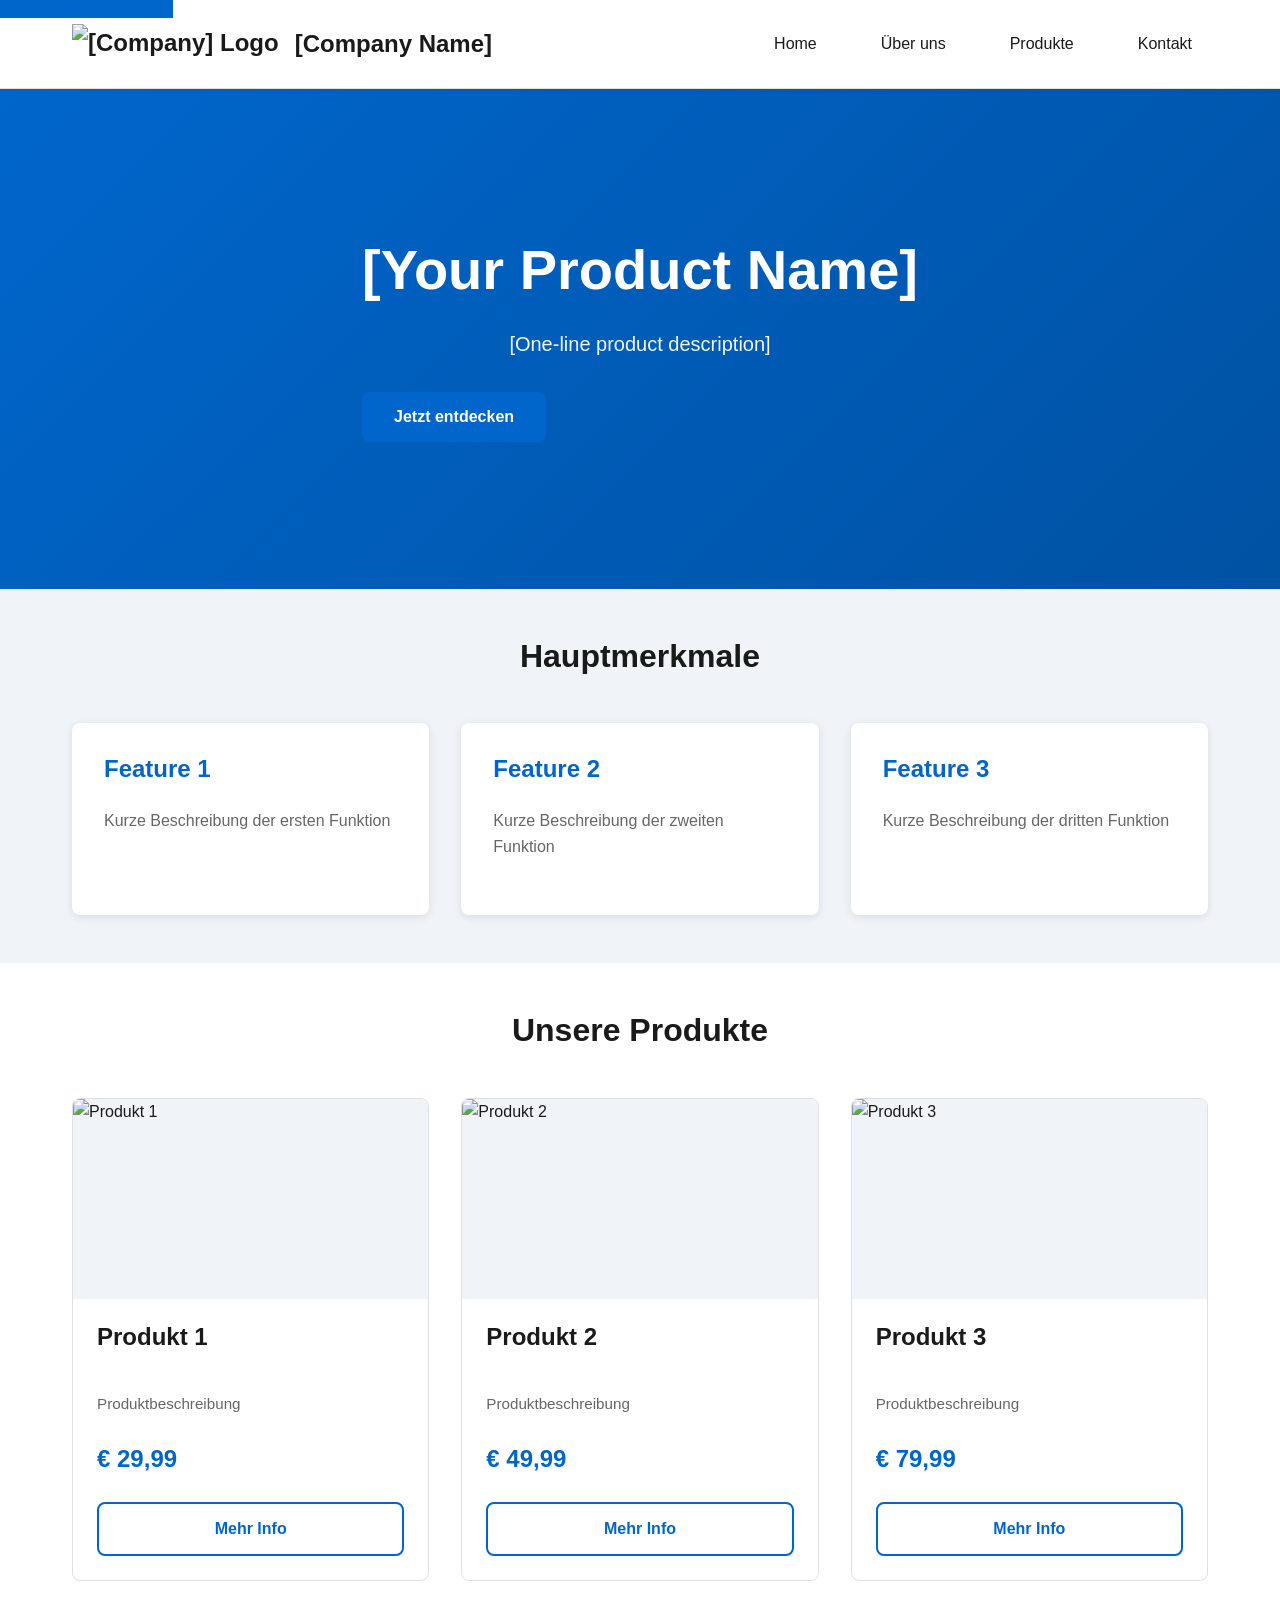
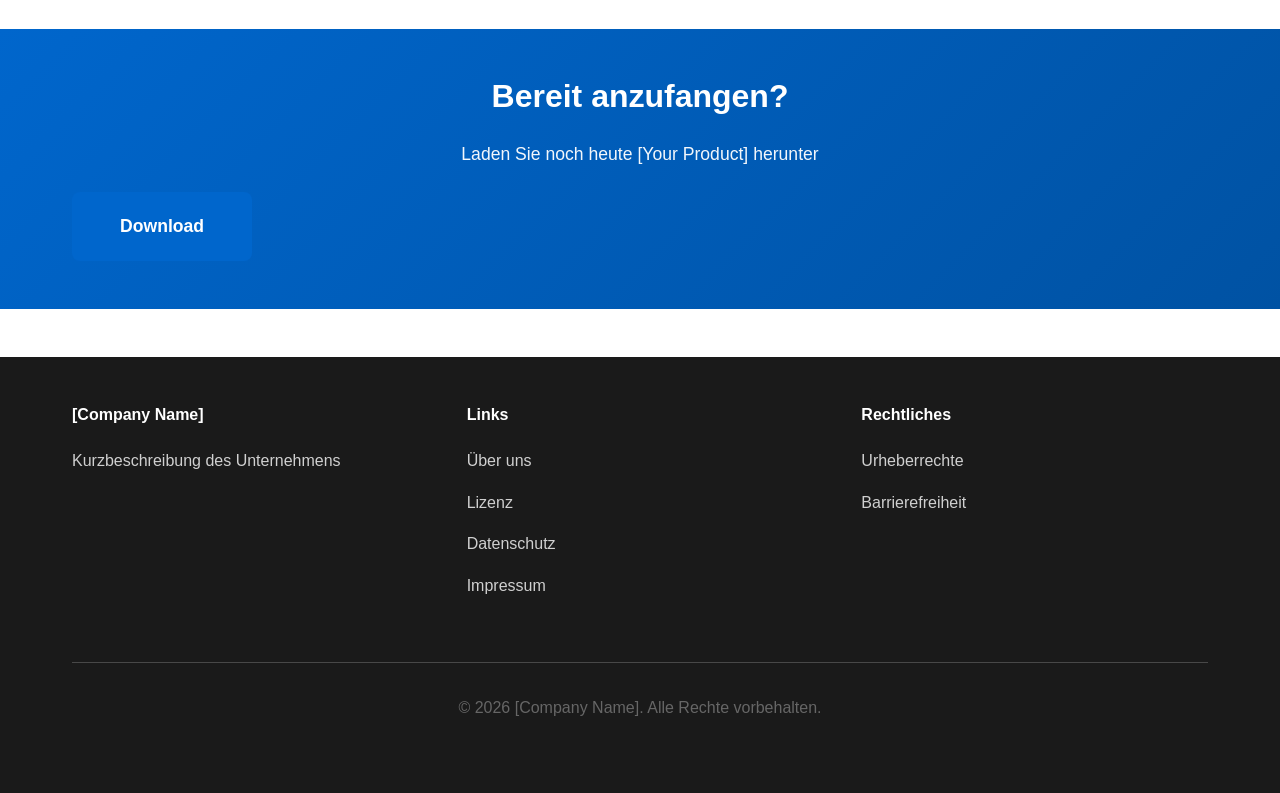
==== index.html @ dd283a0f "create initial framework with basic html & css code (by genAI) and all needed pages, WCAG 2.2 AA com" ====
<!DOCTYPE html>
<html lang="de">
<head>
    <meta charset="UTF-8">
    <meta name="viewport" content="width=device-width, initial-scale=1.0">
    <meta name="description" content="[Your Product] - Your webshop description">
    <title>WebShop - [Your Company Name]</title>
    <link rel="stylesheet" href="css/styles.css">
    <link rel="icon" type="image/png" href="assets/favicon.png">
</head>
<body>
    <!-- Skip to main content link for accessibility -->
    <a href="#main-content" class="skip-link">Zum Inhalt springen</a>

    <!-- Header / Navigation -->
    <header class="header">
        <div class="container">
            <div class="header-content">
                <a href="index.html" class="logo">
                    <img src="assets/logo.png" alt="[Company] Logo" class="logo-image">
                    <span class="logo-text">[Company Name]</span>
                </a>
                
                <nav class="navigation" aria-label="Hauptnavigation">
                    <ul>
                        <li><a href="index.html">Home</a></li>
                        <li><a href="pages/about.html">Über uns</a></li>
                        <li><a href="pages/products.html">Produkte</a></li>
                        <li><a href="pages/contact.html">Kontakt</a></li>
                    </ul>
                </nav>
            </div>
        </div>
    </header>

    <!-- Hero Section -->
    <section class="hero" aria-label="Willkommen">
        <div class="container">
            <h1>[Your Product Name]</h1>
            <p class="hero-subtitle">[One-line product description]</p>
            <button class="btn btn-primary" onclick="scrollToProducts()">Jetzt entdecken</button>
        </div>
    </section>

    <!-- Main Content -->
    <main id="main-content">
        <!-- Features Section -->
        <section class="features" aria-label="Funktionen">
            <div class="container">
                <h2>Hauptmerkmale</h2>
                <div class="features-grid">
                    <article class="feature-card">
                        <h3>Feature 1</h3>
                        <p>Kurze Beschreibung der ersten Funktion</p>
                    </article>
                    <article class="feature-card">
                        <h3>Feature 2</h3>
                        <p>Kurze Beschreibung der zweiten Funktion</p>
                    </article>
                    <article class="feature-card">
                        <h3>Feature 3</h3>
                        <p>Kurze Beschreibung der dritten Funktion</p>
                    </article>
                </div>
            </div>
        </section>

        <!-- Products Section -->
        <section id="products-section" class="products" aria-label="Produkte">
            <div class="container">
                <h2>Unsere Produkte</h2>
                <div class="products-grid">
                    <article class="product-card">
                        <img src="assets/product-1.png" alt="Produkt 1">
                        <h3>Produkt 1</h3>
                        <p>Produktbeschreibung</p>
                        <p class="price">€ 29,99</p>
                        <button class="btn btn-secondary">Mehr Info</button>
                    </article>
                    <article class="product-card">
                        <img src="assets/product-2.png" alt="Produkt 2">
                        <h3>Produkt 2</h3>
                        <p>Produktbeschreibung</p>
                        <p class="price">€ 49,99</p>
                        <button class="btn btn-secondary">Mehr Info</button>
                    </article>
                    <article class="product-card">
                        <img src="assets/product-3.png" alt="Produkt 3">
                        <h3>Produkt 3</h3>
                        <p>Produktbeschreibung</p>
                        <p class="price">€ 79,99</p>
                        <button class="btn btn-secondary">Mehr Info</button>
                    </article>
                </div>
            </div>
        </section>

        <!-- CTA Section -->
        <section class="cta" aria-label="Handlungsaufforderung">
            <div class="container">
                <h2>Bereit anzufangen?</h2>
                <p>Laden Sie noch heute [Your Product] herunter</p>
                <button class="btn btn-primary btn-large">Download</button>
            </div>
        </section>
    </main>

    <!-- Footer -->
    <footer class="footer">
        <div class="container">
            <div class="footer-content">
                <div class="footer-section">
                    <h4>[Company Name]</h4>
                    <p>Kurzbeschreibung des Unternehmens</p>
                </div>
                <div class="footer-section">
                    <h4>Links</h4>
                    <ul>
                        <li><a href="pages/about.html">Über uns</a></li>
                        <li><a href="pages/license.html">Lizenz</a></li>
                        <li><a href="pages/privacy.html">Datenschutz</a></li>
                        <li><a href="pages/imprint.html">Impressum</a></li>
                    </ul>
                </div>
                <div class="footer-section">
                    <h4>Rechtliches</h4>
                    <ul>
                        <li><a href="pages/copyright-notice.html">Urheberrechte</a></li>
                        <li><a href="pages/accessibility.html">Barrierefreiheit</a></li>
                    </ul>
                </div>
            </div>
            <div class="footer-bottom">
                <p>&copy; 2026 [Company Name]. Alle Rechte vorbehalten.</p>
            </div>
        </div>
    </footer>

    <script src="js/main.js"></script>
</body>
</html>
---- css/styles.css ----
/* Root Variables */
:root {
    /* Colors */
    --color-primary: #0066cc;
    --color-primary-dark: #0052a3;
    --color-secondary: #f0f4f8;
    --color-text: #1a1a1a;
    --color-text-light: #666666;
    --color-border: #e0e0e0;
    --color-success: #28a745;
    --color-error: #dc3545;
    
    /* Typography */
    --font-family: -apple-system, BlinkMacSystemFont, 'Segoe UI', Roboto, 'Helvetica Neue', Arial, sans-serif;
    --font-size-base: 16px;
    --font-size-h1: 2.5rem;
    --font-size-h2: 2rem;
    --font-size-h3: 1.5rem;
    
    /* Spacing */
    --spacing-xs: 0.5rem;
    --spacing-sm: 1rem;
    --spacing-md: 1.5rem;
    --spacing-lg: 2rem;
    --spacing-xl: 3rem;
    
    /* Layout */
    --container-max-width: 1200px;
    --border-radius: 8px;
    
    /* Transitions */
    --transition-default: all 0.3s ease;
}

/* ========================================
   Reset & Base Styles
   ======================================== */

* {
    margin: 0;
    padding: 0;
    box-sizing: border-box;
}

html {
    scroll-behavior: smooth;
}

body {
    font-family: var(--font-family);
    font-size: var(--font-size-base);
    line-height: 1.6;
    color: var(--color-text);
    background-color: #ffffff;
}

/* ========================================
   Accessibility
   ======================================== */

.skip-link {
    position: absolute;
    top: -40px;
    left: 0;
    background: var(--color-primary);
    color: white;
    padding: var(--spacing-sm);
    text-decoration: none;
    z-index: 100;
}

.skip-link:focus {
    top: 0;
}

/* Focus styles for keyboard navigation */
*:focus-visible {
    outline: 3px solid var(--color-primary);
    outline-offset: 2px;
}

/* ========================================
   Typography
   ======================================== */

h1, h2, h3, h4, h5, h6 {
    line-height: 1.2;
    margin-bottom: var(--spacing-md);
    font-weight: 600;
}

h1 {
    font-size: var(--font-size-h1);
}

h2 {
    font-size: var(--font-size-h2);
}

h3 {
    font-size: var(--font-size-h3);
}

p {
    margin-bottom: var(--spacing-md);
    color: var(--color-text-light);
}

a {
    color: var(--color-primary);
    text-decoration: underline;
    transition: var(--transition-default);
}

a:hover {
    color: var(--color-primary-dark);
}

/* ========================================
   Container
   ======================================== */

.container {
    max-width: var(--container-max-width);
    margin: 0 auto;
    padding: 0 var(--spacing-lg);
}

/* ========================================
   Header / Navigation
   ======================================== */

.header {
    background-color: #ffffff;
    border-bottom: 1px solid var(--color-border);
    position: sticky;
    top: 0;
    z-index: 50;
    box-shadow: 0 2px 4px rgba(0, 0, 0, 0.05);
}

.header-content {
    display: flex;
    justify-content: space-between;
    align-items: center;
    padding: var(--spacing-md) 0;
}

.logo {
    display: flex;
    align-items: center;
    gap: var(--spacing-sm);
    text-decoration: none;
    font-size: 1.5rem;
    font-weight: 700;
    color: var(--color-text);
}

.logo-image {
    height: 40px;
    width: auto;
}

.logo-text {
    color: var(--color-text);
}

.navigation ul {
    display: flex;
    list-style: none;
    gap: var(--spacing-lg);
}

.navigation a {
    text-decoration: none;
    color: var(--color-text);
    font-weight: 500;
    padding: var(--spacing-xs) var(--spacing-sm);
    border-bottom: 2px solid transparent;
    transition: var(--transition-default);
}

.navigation a:hover {
    color: var(--color-primary);
    border-bottom-color: var(--color-primary);
}

/* Mobile Navigation */
@media (max-width: 768px) {
    .navigation ul {
        gap: var(--spacing-md);
        flex-direction: column;
    }
}

/* ========================================
   Hero Section
   ======================================== */

.hero {
    background: linear-gradient(135deg, var(--color-primary), var(--color-primary-dark));
    color: white;
    padding: var(--spacing-xl) var(--spacing-lg);
    text-align: center;
    min-height: 500px;
    display: flex;
    align-items: center;
    justify-content: center;
}

.hero h1 {
    font-size: clamp(2rem, 5vw, 3.5rem);
    margin-bottom: var(--spacing-md);
    color: white;
}

.hero-subtitle {
    font-size: 1.25rem;
    margin-bottom: var(--spacing-lg);
    color: rgba(255, 255, 255, 0.95);
}

/* ========================================
   Features Section
   ======================================== */

.features {
    padding: var(--spacing-xl) var(--spacing-lg);
    background-color: var(--color-secondary);
}

.features h2 {
    text-align: center;
    margin-bottom: var(--spacing-xl);
}

.features-grid {
    display: grid;
    grid-template-columns: repeat(auto-fit, minmax(300px, 1fr));
    gap: var(--spacing-lg);
}

.feature-card {
    background: white;
    padding: var(--spacing-lg);
    border-radius: var(--border-radius);
    box-shadow: 0 2px 8px rgba(0, 0, 0, 0.1);
    transition: var(--transition-default);
}

.feature-card:hover {
    transform: translateY(-4px);
    box-shadow: 0 4px 12px rgba(0, 0, 0, 0.15);
}

.feature-card h3 {
    color: var(--color-primary);
    margin-bottom: var(--spacing-md);
}

/* ========================================
   Products Section
   ======================================== */

.products {
    padding: var(--spacing-xl) var(--spacing-lg);
}

.products h2 {
    text-align: center;
    margin-bottom: var(--spacing-xl);
}

.products-grid {
    display: grid;
    grid-template-columns: repeat(auto-fit, minmax(280px, 1fr));
    gap: var(--spacing-lg);
}

.product-card {
    border: 1px solid var(--color-border);
    border-radius: var(--border-radius);
    overflow: hidden;
    transition: var(--transition-default);
    display: flex;
    flex-direction: column;
}

.product-card:hover {
    box-shadow: 0 4px 16px rgba(0, 0, 0, 0.1);
    border-color: var(--color-primary);
}

.product-card img {
    width: 100%;
    height: 200px;
    object-fit: cover;
    background-color: var(--color-secondary);
}

.product-card h3 {
    padding: var(--spacing-md);
    color: var(--color-text);
    margin: 0;
}

.product-card p {
    padding: 0 var(--spacing-md);
    font-size: 0.95rem;
    margin: 0;
}

.product-card .price {
    padding: var(--spacing-md);
    font-size: 1.5rem;
    font-weight: 700;
    color: var(--color-primary);
    margin: 0;
}

.product-card .btn {
    margin: var(--spacing-md);
    margin-top: auto;
}

/* ========================================
   CTA Section
   ======================================== */

.cta {
    background: linear-gradient(135deg, var(--color-primary), var(--color-primary-dark));
    color: white;
    padding: var(--spacing-xl) var(--spacing-lg);
    text-align: center;
}

.cta h2 {
    color: white;
}

.cta p {
    color: rgba(255, 255, 255, 0.95);
    font-size: 1.1rem;
}

/* ========================================
   Buttons
   ======================================== */

.btn {
    padding: var(--spacing-sm) var(--spacing-lg);
    border: none;
    border-radius: var(--border-radius);
    font-size: 1rem;
    font-weight: 600;
    cursor: pointer;
    transition: var(--transition-default);
    text-decoration: none;
    display: inline-block;
    text-align: center;
    min-height: 44px;
    display: flex;
    align-items: center;
    justify-content: center;
}

.btn-primary {
    background-color: var(--color-primary);
    color: white;
}

.btn-primary:hover,
.btn-primary:focus-visible {
    background-color: var(--color-primary-dark);
}

.btn-secondary {
    background-color: white;
    color: var(--color-primary);
    border: 2px solid var(--color-primary);
}

.btn-secondary:hover,
.btn-secondary:focus-visible {
    background-color: var(--color-secondary);
}

.btn-large {
    padding: var(--spacing-md) var(--spacing-xl);
    font-size: 1.1rem;
}

/* ========================================
   Footer
   ======================================== */

.footer {
    background-color: var(--color-text);
    color: #f0f0f0;
    padding: var(--spacing-xl) var(--spacing-lg);
    margin-top: var(--spacing-xl);
}

.footer-content {
    display: grid;
    grid-template-columns: repeat(auto-fit, minmax(250px, 1fr));
    gap: var(--spacing-xl);
    margin-bottom: var(--spacing-xl);
}

.footer-section h4 {
    color: white;
    margin-bottom: var(--spacing-md);
}

.footer-section p {
    color: #d0d0d0;
    margin-bottom: var(--spacing-md);
}

.footer-section ul {
    list-style: none;
}

.footer-section ul li {
    margin-bottom: var(--spacing-sm);
}

.footer-section a {
    color: #d0d0d0;
    text-decoration: none;
}

.footer-section a:hover {
    color: white;
    text-decoration: underline;
}

.footer-bottom {
    border-top: 1px solid rgba(255, 255, 255, 0.2);
    padding-top: var(--spacing-lg);
    text-align: center;
    color: #999;
}

/* ========================================
   Responsive Design
   ======================================== */

@media (max-width: 768px) {
    :root {
        --font-size-h1: 2rem;
        --font-size-h2: 1.5rem;
        --font-size-h3: 1.25rem;
        --spacing-lg: 1.5rem;
        --spacing-xl: 2rem;
    }

    .header-content {
        flex-direction: column;
        gap: var(--spacing-md);
    }

    .container {
        padding: 0 var(--spacing-md);
    }

    .features-grid,
    .products-grid {
        grid-template-columns: 1fr;
    }

    .hero {
        padding: var(--spacing-lg);
        min-height: 300px;
    }
}

/* ========================================
   Page Hero Section
   ======================================== */

.page-hero {
    background: linear-gradient(135deg, var(--color-secondary), #f8f9fa);
    padding: var(--spacing-lg);
    border-bottom: 1px solid var(--color-border);
}

.page-hero h1 {
    margin-bottom: var(--spacing-sm);
}

.page-hero p {
    color: var(--color-text-light);
    font-size: 1.1rem;
}

/* ========================================
   Legal Content
   ======================================== */

.legal-content {
    padding: var(--spacing-xl) var(--spacing-lg);
}

.legal-content section {
    margin-bottom: var(--spacing-xl);
}

.legal-content h2 {
    margin-top: var(--spacing-xl);
}

.legal-content ul {
    margin-left: var(--spacing-lg);
    margin-bottom: var(--spacing-md);
}

.legal-content li {
    margin-bottom: var(--spacing-sm);
    color: var(--color-text-light);
}

.legal-content table {
    width: 100%;
    border-collapse: collapse;
    margin: var(--spacing-lg) 0;
}

.legal-content td, .legal-content th {
    padding: var(--spacing-md);
    text-align: left;
    border: 1px solid var(--color-border);
}

.legal-content th {
    background-color: var(--color-secondary);
    font-weight: 600;
}

/* ========================================
   Forms
   ======================================== */

.contact-form {
    background: var(--color-secondary);
    padding: var(--spacing-lg);
    border-radius: var(--border-radius);
    margin-top: var(--spacing-lg);
}

fieldset {
    border: none;
    padding: 0;
}

legend {
    font-size: 1.1rem;
    font-weight: 600;
    margin-bottom: var(--spacing-lg);
}

.form-group {
    margin-bottom: var(--spacing-lg);
    display: flex;
    flex-direction: column;
}

.form-group label {
    margin-bottom: var(--spacing-sm);
    font-weight: 500;
    color: var(--color-text);
}

.form-group input[type="text"],
.form-group input[type="email"],
.form-group input[type="tel"],
.form-group textarea,
.form-group select {
    padding: var(--spacing-sm);
    border: 1px solid var(--color-border);
    border-radius: var(--border-radius);
    font-family: inherit;
    font-size: 1rem;
    line-height: 1.5;
    transition: var(--transition-default);
}

.form-group input[type="text"]:focus,
.form-group input[type="email"]:focus,
.form-group input[type="tel"]:focus,
.form-group textarea:focus,
.form-group select:focus {
    border-color: var(--color-primary);
    box-shadow: 0 0 0 3px rgba(0, 102, 204, 0.1);
}

.form-group small {
    margin-top: 0.25rem;
    color: var(--color-text-light);
    font-size: 0.875rem;
}

.form-group input[type="checkbox"] {
    margin-right: var(--spacing-sm);
    cursor: pointer;
}

.form-group label input[type="checkbox"] {
    margin-bottom: 0;
}

/* ========================================
   Cards & Sections
   ======================================== */

.info-grid {
    display: grid;
    grid-template-columns: repeat(auto-fit, minmax(250px, 1fr));
    gap: var(--spacing-lg);
    margin-bottom: var(--spacing-xl);
}

.info-card,
.brand-card {
    background: white;
    padding: var(--spacing-lg);
    border: 1px solid var(--color-border);
    border-radius: var(--border-radius);
    transition: var(--transition-default);
}

.info-card:hover,
.brand-card:hover {
    box-shadow: 0 2px 8px rgba(0, 0, 0, 0.1);
}

.info-card h3,
.brand-card h3 {
    color: var(--color-primary);
    margin-bottom: var(--spacing-sm);
}

.contact-info {
    margin: var(--spacing-xl) 0;
}

.business-hours {
    margin-top: var(--spacing-xl);
}

.business-hours table {
    width: auto;
    min-width: 300px;
}

.business-hours td {
    border: 1px solid var(--color-border);
    padding: var(--spacing-md);
}

.business-hours tr:nth-child(even) {
    background-color: var(--color-secondary);
}

/* ========================================
   Product Page Styles
   ======================================== */

.products-grid {
    display: grid;
    grid-template-columns: repeat(auto-fit, minmax(300px, 1fr));
    gap: var(--spacing-lg);
    margin-top: var(--spacing-xl);
}

.product-card {
    border: 1px solid var(--color-border);
    border-radius: var(--border-radius);
    overflow: hidden;
    transition: var(--transition-default);
    display: flex;
    flex-direction: column;
    height: 100%;
}

.product-card:hover {
    box-shadow: 0 4px 16px rgba(0, 0, 0, 0.1);
    border-color: var(--color-primary);
}

.product-card img {
    width: 100%;
    height: 200px;
    object-fit: cover;
    background-color: var(--color-secondary);
}

.product-info {
    padding: var(--spacing-lg);
    display: flex;
    flex-direction: column;
    flex-grow: 1;
}

.product-card h3 {
    margin-bottom: var(--spacing-sm);
}

.product-category {
    color: var(--color-primary);
    font-size: 0.875rem;
    font-weight: 600;
    margin-bottom: var(--spacing-md);
}

.product-description {
    margin-bottom: var(--spacing-md);
    flex-grow: 1;
}

.product-features ul {
    list-style: none;
    margin: var(--spacing-md) 0;
    padding: 0;
}

.product-features li {
    padding-left: var(--spacing-md);
    position: relative;
    margin-bottom: var(--spacing-sm);
}

.product-features li::before {
    content: "✓";
    position: absolute;
    left: 0;
    color: var(--color-success);
    font-weight: bold;
}

.product-footer {
    display: flex;
    justify-content: space-between;
    align-items: center;
    margin-top: var(--spacing-lg);
    padding-top: var(--spacing-lg);
    border-top: 1px solid var(--color-border);
}

.product-footer .price {
    font-size: 1.5rem;
    font-weight: 700;
    color: var(--color-primary);
    margin: 0;
}

.product-footer .btn {
    margin: 0;
}

/* ========================================
   Print Styles
   ======================================== */

@media print {
    .header,
    .footer,
    .navigation,
    .btn {
        display: none;
    }

    body {
        color: black;
        background: white;
    }

    a {
        color: black;
    }
}
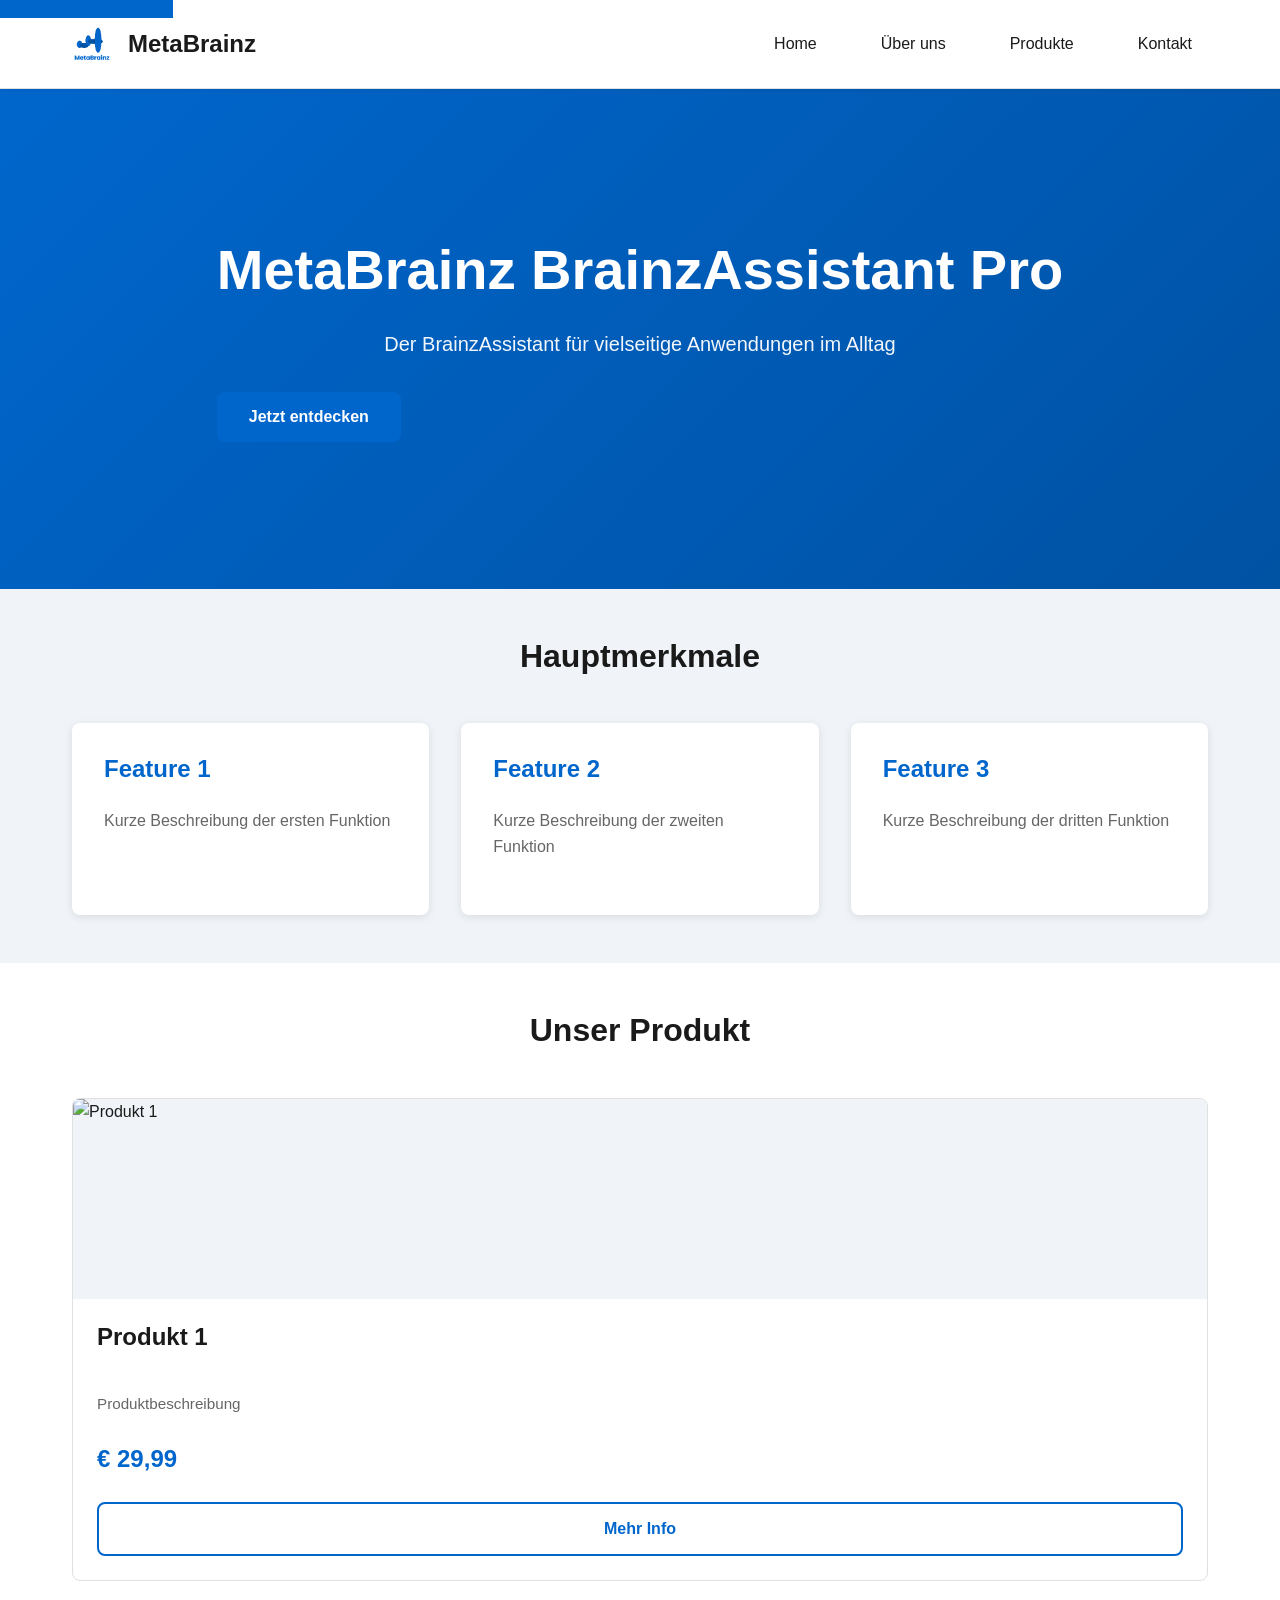
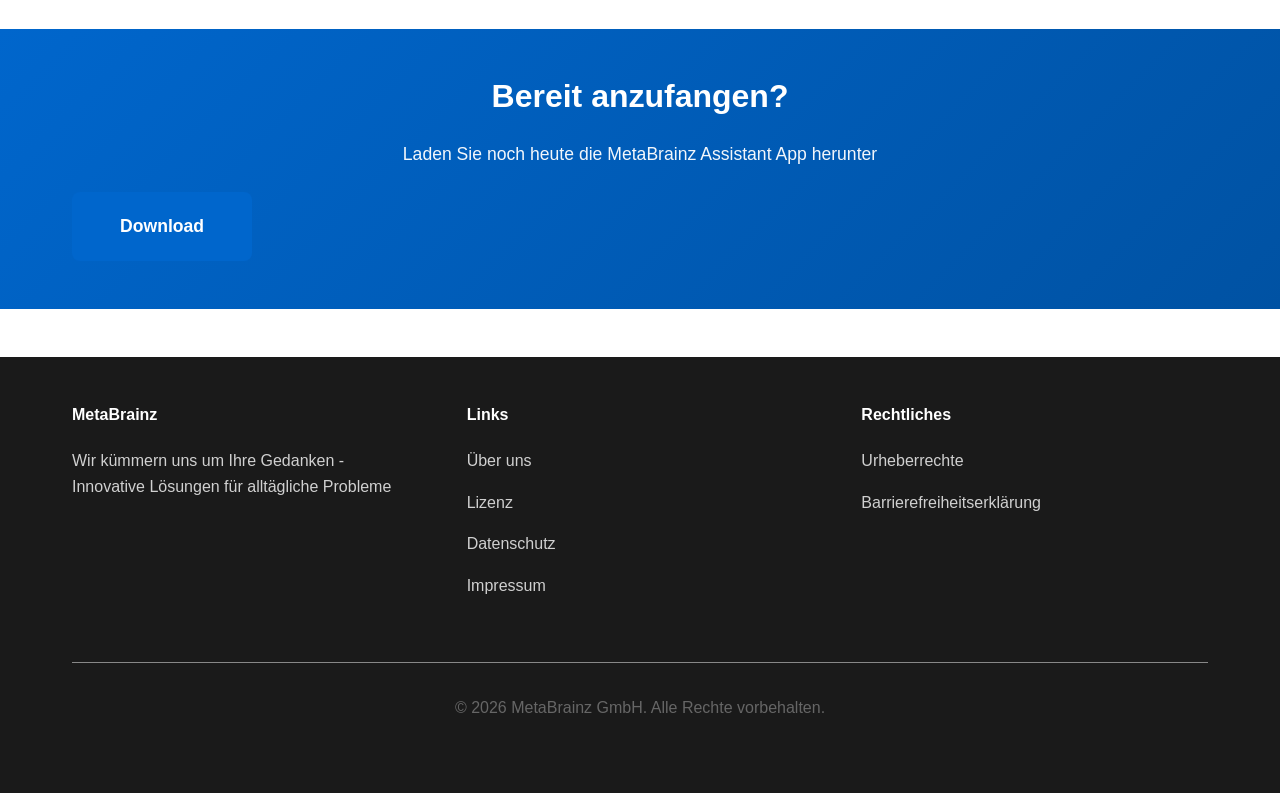
==== commit f873037d: "add logo, begin documenting trademarks, accessibility statement added, acessibility checked partiall" ====
--- a/index.html
+++ b/index.html
@@ -3,8 +3,8 @@
 <head>
     <meta charset="UTF-8">
     <meta name="viewport" content="width=device-width, initial-scale=1.0">
-    <meta name="description" content="[Your Product] - Your webshop description">
-    <title>WebShop - [Your Company Name]</title>
+    <meta name="description" content="MetaBrainz WebShop - Innovative Produkte für Ihre Bedürfnisse">
+    <title>WebShop - MetaBrainz (MOCKUP)</title>
     <link rel="stylesheet" href="css/styles.css">
     <link rel="icon" type="image/png" href="assets/favicon.png">
 </head>
@@ -17,8 +17,8 @@
         <div class="container">
             <div class="header-content">
                 <a href="index.html" class="logo">
-                    <img src="assets/logo.png" alt="[Company] Logo" class="logo-image">
-                    <span class="logo-text">[Company Name]</span>
+                    <img src="assets/logo.png" alt="MetaBrainz Logo" class="logo-image">
+                    <span class="logo-text">MetaBrainz</span>
                 </a>
                 
                 <nav class="navigation" aria-label="Hauptnavigation">
@@ -36,8 +36,8 @@
     <!-- Hero Section -->
     <section class="hero" aria-label="Willkommen">
         <div class="container">
-            <h1>[Your Product Name]</h1>
-            <p class="hero-subtitle">[One-line product description]</p>
+            <h1>MetaBrainz BrainzAssistant Pro</h1>
+            <p class="hero-subtitle">Der BrainzAssistant für vielseitige Anwendungen im Alltag</p>
             <button class="btn btn-primary" onclick="scrollToProducts()">Jetzt entdecken</button>
         </div>
     </section>
@@ -68,27 +68,13 @@
         <!-- Products Section -->
         <section id="products-section" class="products" aria-label="Produkte">
             <div class="container">
-                <h2>Unsere Produkte</h2>
+                <h2>Unser Produkt</h2>
                 <div class="products-grid">
                     <article class="product-card">
                         <img src="assets/product-1.png" alt="Produkt 1">
                         <h3>Produkt 1</h3>
                         <p>Produktbeschreibung</p>
                         <p class="price">€ 29,99</p>
-                        <button class="btn btn-secondary">Mehr Info</button>
-                    </article>
-                    <article class="product-card">
-                        <img src="assets/product-2.png" alt="Produkt 2">
-                        <h3>Produkt 2</h3>
-                        <p>Produktbeschreibung</p>
-                        <p class="price">€ 49,99</p>
-                        <button class="btn btn-secondary">Mehr Info</button>
-                    </article>
-                    <article class="product-card">
-                        <img src="assets/product-3.png" alt="Produkt 3">
-                        <h3>Produkt 3</h3>
-                        <p>Produktbeschreibung</p>
-                        <p class="price">€ 79,99</p>
                         <button class="btn btn-secondary">Mehr Info</button>
                     </article>
                 </div>
@@ -99,7 +85,7 @@
         <section class="cta" aria-label="Handlungsaufforderung">
             <div class="container">
                 <h2>Bereit anzufangen?</h2>
-                <p>Laden Sie noch heute [Your Product] herunter</p>
+                <p>Laden Sie noch heute die MetaBrainz Assistant App herunter</p>
                 <button class="btn btn-primary btn-large">Download</button>
             </div>
         </section>
@@ -110,8 +96,8 @@
         <div class="container">
             <div class="footer-content">
                 <div class="footer-section">
-                    <h4>[Company Name]</h4>
-                    <p>Kurzbeschreibung des Unternehmens</p>
+                    <h4>MetaBrainz</h4>
+                    <p>Wir kümmern uns um Ihre Gedanken - Innovative Lösungen für alltägliche Probleme</p>
                 </div>
                 <div class="footer-section">
                     <h4>Links</h4>
@@ -126,12 +112,12 @@
                     <h4>Rechtliches</h4>
                     <ul>
                         <li><a href="pages/copyright-notice.html">Urheberrechte</a></li>
-                        <li><a href="pages/accessibility.html">Barrierefreiheit</a></li>
+                        <li><a href="pages/accessibility.html">Barrierefreiheitserklärung</a></li>
                     </ul>
                 </div>
             </div>
             <div class="footer-bottom">
-                <p>&copy; 2026 [Company Name]. Alle Rechte vorbehalten.</p>
+                <p>&copy; 2026 MetaBrainz GmbH. Alle Rechte vorbehalten.</p>
             </div>
         </div>
     </footer>
--- a/css/styles.css
+++ b/css/styles.css
@@ -439,7 +439,7 @@
 }
 
 .footer-bottom {
-    border-top: 1px solid rgba(255, 255, 255, 0.2);
+    border-top: 1px solid rgba(255, 255, 255, 0.479);
     padding-top: var(--spacing-lg);
     text-align: center;
     color: #999;
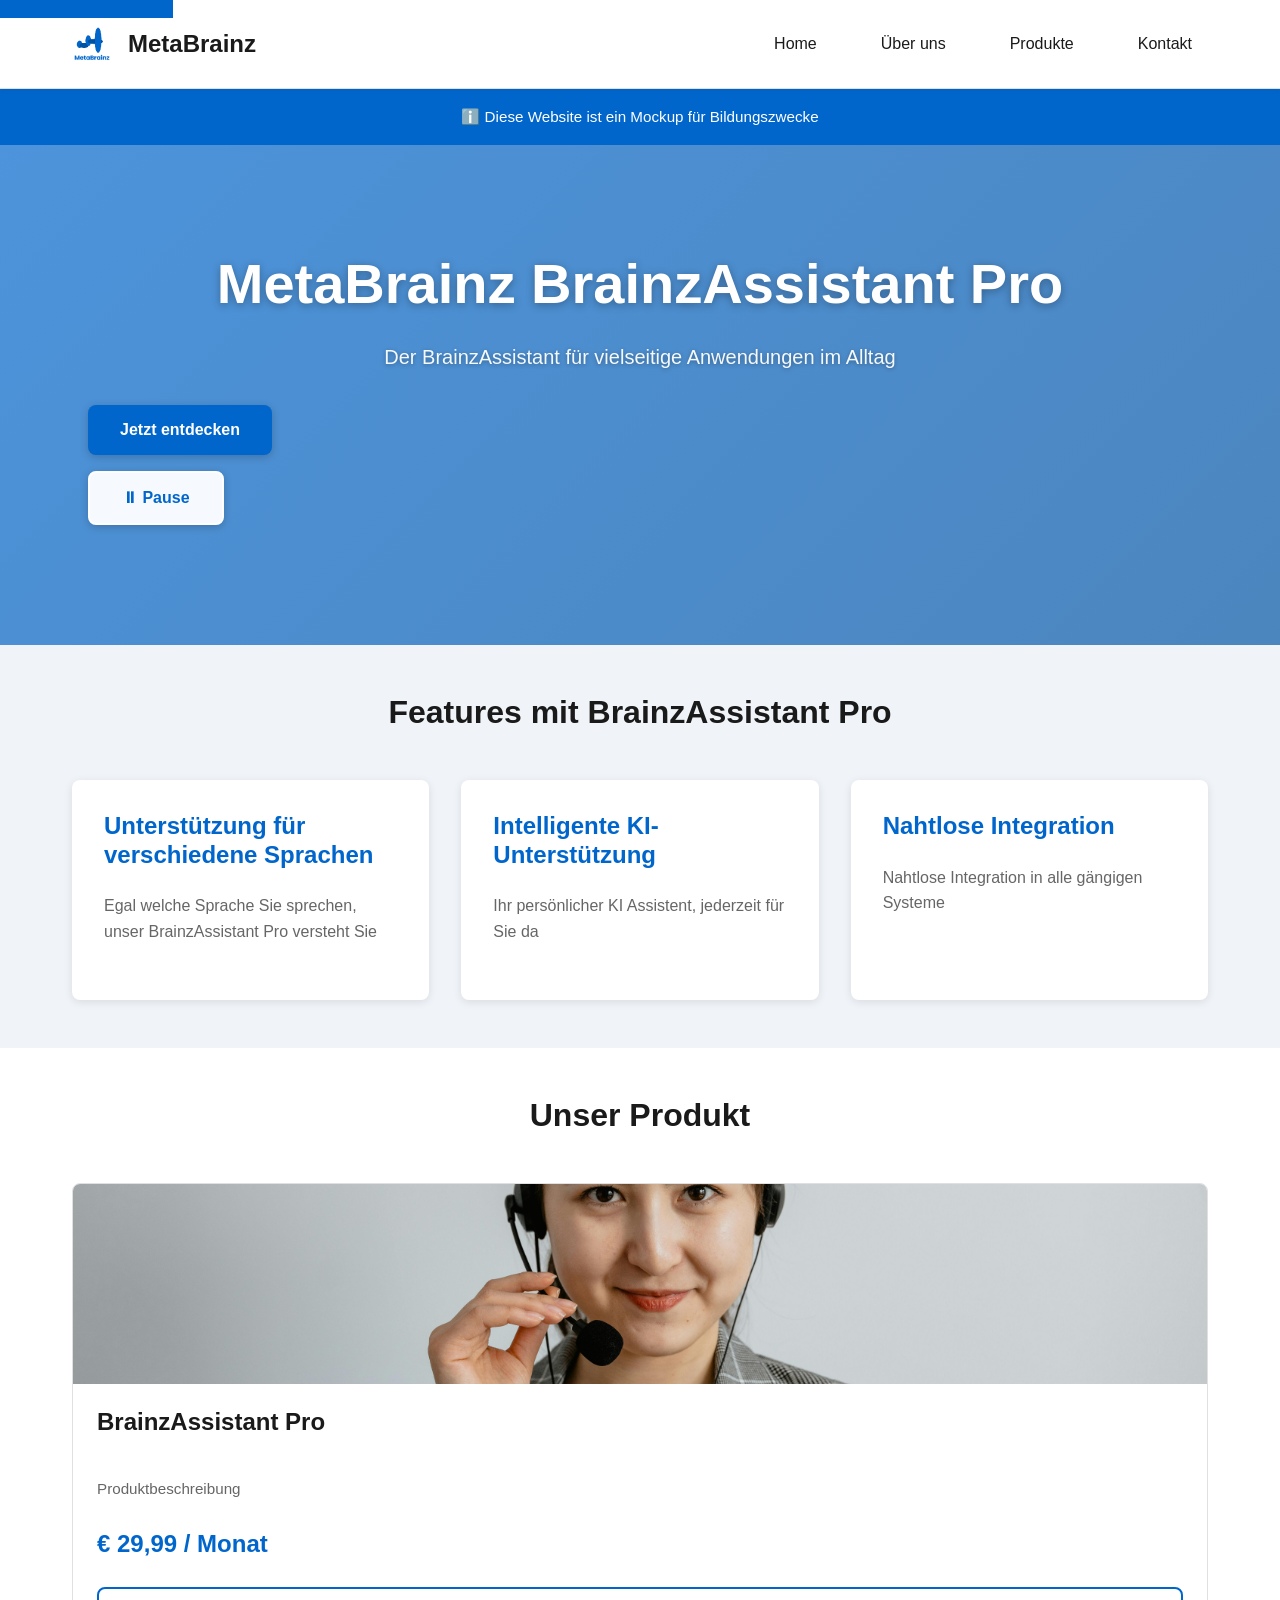
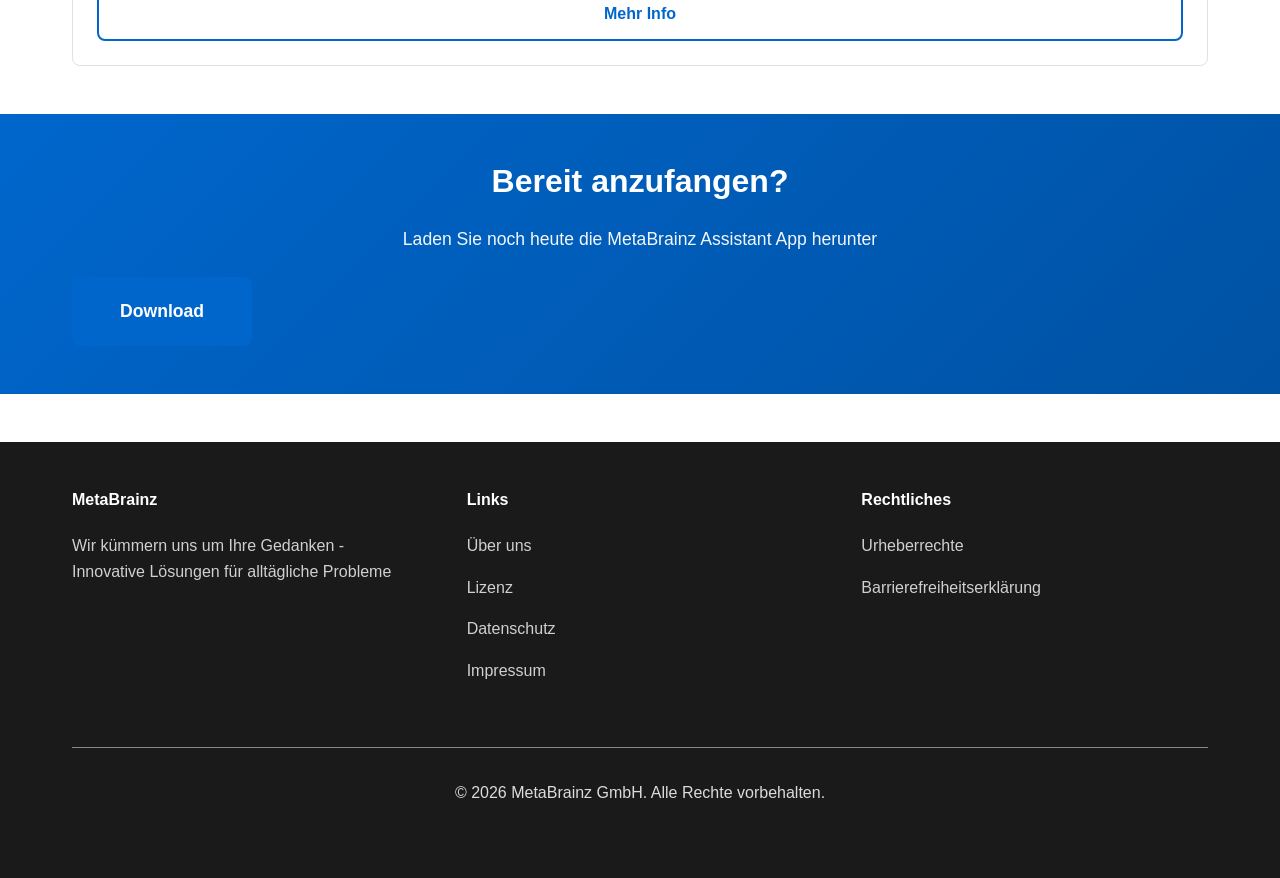
==== commit 133cf1df: "add video main page, change colours to fit the accessibility requirements, added copyright notices f" ====
--- a/index.html
+++ b/index.html
@@ -33,33 +33,51 @@
         </div>
     </header>
 
+    <!-- Mockup Banner -->
+    <div class="mockup-banner">
+        ℹ️ Diese Website ist ein Mockup für Bildungszwecke
+    </div>
+
     <!-- Hero Section -->
     <section class="hero" aria-label="Willkommen">
-        <div class="container">
-            <h1>MetaBrainz BrainzAssistant Pro</h1>
-            <p class="hero-subtitle">Der BrainzAssistant für vielseitige Anwendungen im Alltag</p>
-            <button class="btn btn-primary" onclick="scrollToProducts()">Jetzt entdecken</button>
-        </div>
-    </section>
+    <!-- Das Hintergrundvideo -->
+    <video autoplay loop muted playsinline aria-hidden="true" class="hero-video" id="heroVideo">
+        <source src="assets/video-assistant.mp4" type="video/mp4">
+        Dein Browser unterstützt keine HTML5-Videos.
+    </video>
+
+    <div class="hero-overlay"></div>
+
+    <div class="container hero-content">
+        <h1>MetaBrainz BrainzAssistant Pro</h1>
+        <p class="hero-subtitle">Der BrainzAssistant für vielseitige Anwendungen im Alltag</p>
+        
+        <button class="btn btn-primary" onclick="scrollToProducts()">Jetzt entdecken</button>
+        
+        <button class="btn btn-secondary" onclick="toggleVideo()" id="videoPauseBtn" aria-label="Hintergrundvideo pausieren">
+            ⏸ Pause
+        </button>
+    </div>
+</section>
 
     <!-- Main Content -->
     <main id="main-content">
         <!-- Features Section -->
         <section class="features" aria-label="Funktionen">
             <div class="container">
-                <h2>Hauptmerkmale</h2>
+                <h2>Features mit BrainzAssistant Pro</h2>
                 <div class="features-grid">
                     <article class="feature-card">
-                        <h3>Feature 1</h3>
-                        <p>Kurze Beschreibung der ersten Funktion</p>
+                        <h3>Unterstützung für verschiedene Sprachen</h3>
+                        <p>Egal welche Sprache Sie sprechen, unser BrainzAssistant Pro versteht Sie</p>
                     </article>
                     <article class="feature-card">
-                        <h3>Feature 2</h3>
-                        <p>Kurze Beschreibung der zweiten Funktion</p>
+                        <h3>Intelligente KI-Unterstützung</h3>
+                        <p>Ihr persönlicher KI Assistent, jederzeit für Sie da</p>
                     </article>
                     <article class="feature-card">
-                        <h3>Feature 3</h3>
-                        <p>Kurze Beschreibung der dritten Funktion</p>
+                        <h3>Nahtlose Integration</h3>
+                        <p>Nahtlose Integration in alle gängigen Systeme</p>
                     </article>
                 </div>
             </div>
@@ -71,10 +89,10 @@
                 <h2>Unser Produkt</h2>
                 <div class="products-grid">
                     <article class="product-card">
-                        <img src="assets/product-1.png" alt="Produkt 1">
-                        <h3>Produkt 1</h3>
+                        <img src="assets/assistant.jpg" alt="BrainzAssistant Pro">
+                        <h3>BrainzAssistant Pro</h3>
                         <p>Produktbeschreibung</p>
-                        <p class="price">€ 29,99</p>
+                        <p class="price">€ 29,99 / Monat</p>
                         <button class="btn btn-secondary">Mehr Info</button>
                     </article>
                 </div>
@@ -117,7 +135,7 @@
                 </div>
             </div>
             <div class="footer-bottom">
-                <p>&copy; 2026 MetaBrainz GmbH. Alle Rechte vorbehalten.</p>
+                <p id = "footer-bottom-text">&copy; 2026 MetaBrainz GmbH. Alle Rechte vorbehalten.</p>
             </div>
         </div>
     </footer>
--- a/css/styles.css
+++ b/css/styles.css
@@ -196,30 +196,89 @@
 }
 
 /* ========================================
+   Mockup Banner
+   ======================================== */
+
+.mockup-banner {
+    background-color: var(--color-primary);
+    color: white;
+    padding: var(--spacing-sm) var(--spacing-lg);
+    text-align: center;
+    font-size: 0.95rem;
+    font-weight: 500;
+    position: relative;
+    z-index: 40;
+}
+
+.mockup-banner svg {
+    display: inline-block;
+    width: 1.2em;
+    height: 1.2em;
+    margin-right: 0.5em;
+    vertical-align: middle;
+}
+
+/* ========================================
    Hero Section
    ======================================== */
 
 .hero {
-    background: linear-gradient(135deg, var(--color-primary), var(--color-primary-dark));
+    position: relative;
     color: white;
+    min-height: 500px;
+    display: flex;
+    align-items: center;
+    justify-content: center;
+    overflow: hidden;
+}
+
+/* Hintergrund-Video für dekorative Zwecke */
+.hero-video {
+    position: absolute;
+    top: 0;
+    left: 0;
+    width: 100%;
+    height: 100%;
+    object-fit: cover;
+    z-index: 1;
+}
+
+/* Overlay für bessere Lesbarkeit und Kontrast */
+.hero-overlay {
+    position: absolute;
+    top: 0;
+    left: 0;
+    width: 100%;
+    height: 100%;
+    background: linear-gradient(
+        135deg,
+        rgba(0, 102, 204, 0.7),
+        rgba(0, 82, 163, 0.7)
+    );
+    z-index: 2;
+}
+
+/* Hauptinhalt über Video und Overlay */
+.hero-content {
+    position: relative;
+    z-index: 3;
     padding: var(--spacing-xl) var(--spacing-lg);
     text-align: center;
-    min-height: 500px;
-    display: flex;
-    align-items: center;
-    justify-content: center;
+    width: 100%;
 }
 
 .hero h1 {
     font-size: clamp(2rem, 5vw, 3.5rem);
     margin-bottom: var(--spacing-md);
     color: white;
+    text-shadow: 0 2px 8px rgba(0, 0, 0, 0.3);
 }
 
 .hero-subtitle {
     font-size: 1.25rem;
     margin-bottom: var(--spacing-lg);
     color: rgba(255, 255, 255, 0.95);
+    text-shadow: 0 1px 4px rgba(0, 0, 0, 0.3);
 }
 
 /* ========================================
@@ -304,6 +363,20 @@
     padding: var(--spacing-md);
     color: var(--color-text);
     margin: 0;
+    display: flex;
+    align-items: center;
+    gap: var(--spacing-sm);
+}
+
+.product-logo {
+    height: 1em;
+    width: auto;
+    opacity: 0.85;
+    transition: opacity var(--transition-default);
+}
+
+.product-card:hover .product-logo {
+    opacity: 1;
 }
 
 .product-card p {
@@ -387,6 +460,38 @@
     background-color: var(--color-secondary);
 }
 
+/* Hero-spezifische Button-Styles */
+.hero .btn {
+    margin: var(--spacing-sm);
+    box-shadow: 0 2px 8px rgba(0, 0, 0, 0.2);
+    font-weight: 700;
+}
+
+.hero .btn-primary {
+    background-color: var(--color-primary);
+    color: white;
+}
+
+.hero .btn-primary:hover,
+.hero .btn-primary:focus-visible {
+    background-color: var(--color-primary-dark);
+    box-shadow: 0 4px 12px rgba(0, 0, 0, 0.3);
+    transform: translateY(-2px);
+}
+
+.hero .btn-secondary {
+    background-color: rgba(255, 255, 255, 0.95);
+    color: var(--color-primary);
+    border: 2px solid white;
+}
+
+.hero .btn-secondary:hover,
+.hero .btn-secondary:focus-visible {
+    background-color: white;
+    box-shadow: 0 4px 12px rgba(0, 0, 0, 0.3);
+    transform: translateY(-2px);
+}
+
 .btn-large {
     padding: var(--spacing-md) var(--spacing-xl);
     font-size: 1.1rem;
@@ -442,7 +547,11 @@
     border-top: 1px solid rgba(255, 255, 255, 0.479);
     padding-top: var(--spacing-lg);
     text-align: center;
-    color: #999;
+    color: #dbdbdb;
+}
+
+#footer-bottom-text {
+    color: #dbdbdb;
 }
 
 /* ========================================
@@ -473,9 +582,24 @@
     }
 
     .hero {
+        min-height: 400px;
         padding: var(--spacing-lg);
-        min-height: 300px;
-    }
+    }
+
+    .hero h1 {
+        font-size: clamp(1.5rem, 4vw, 2rem);
+    }
+
+    .hero-subtitle {
+        font-size: 1rem;
+    }
+
+    .hero .btn {
+        margin: var(--spacing-xs);
+        font-size: 0.9rem;
+        padding: var(--spacing-sm) var(--spacing-md);
+    }
+    
 }
 
 /* ========================================
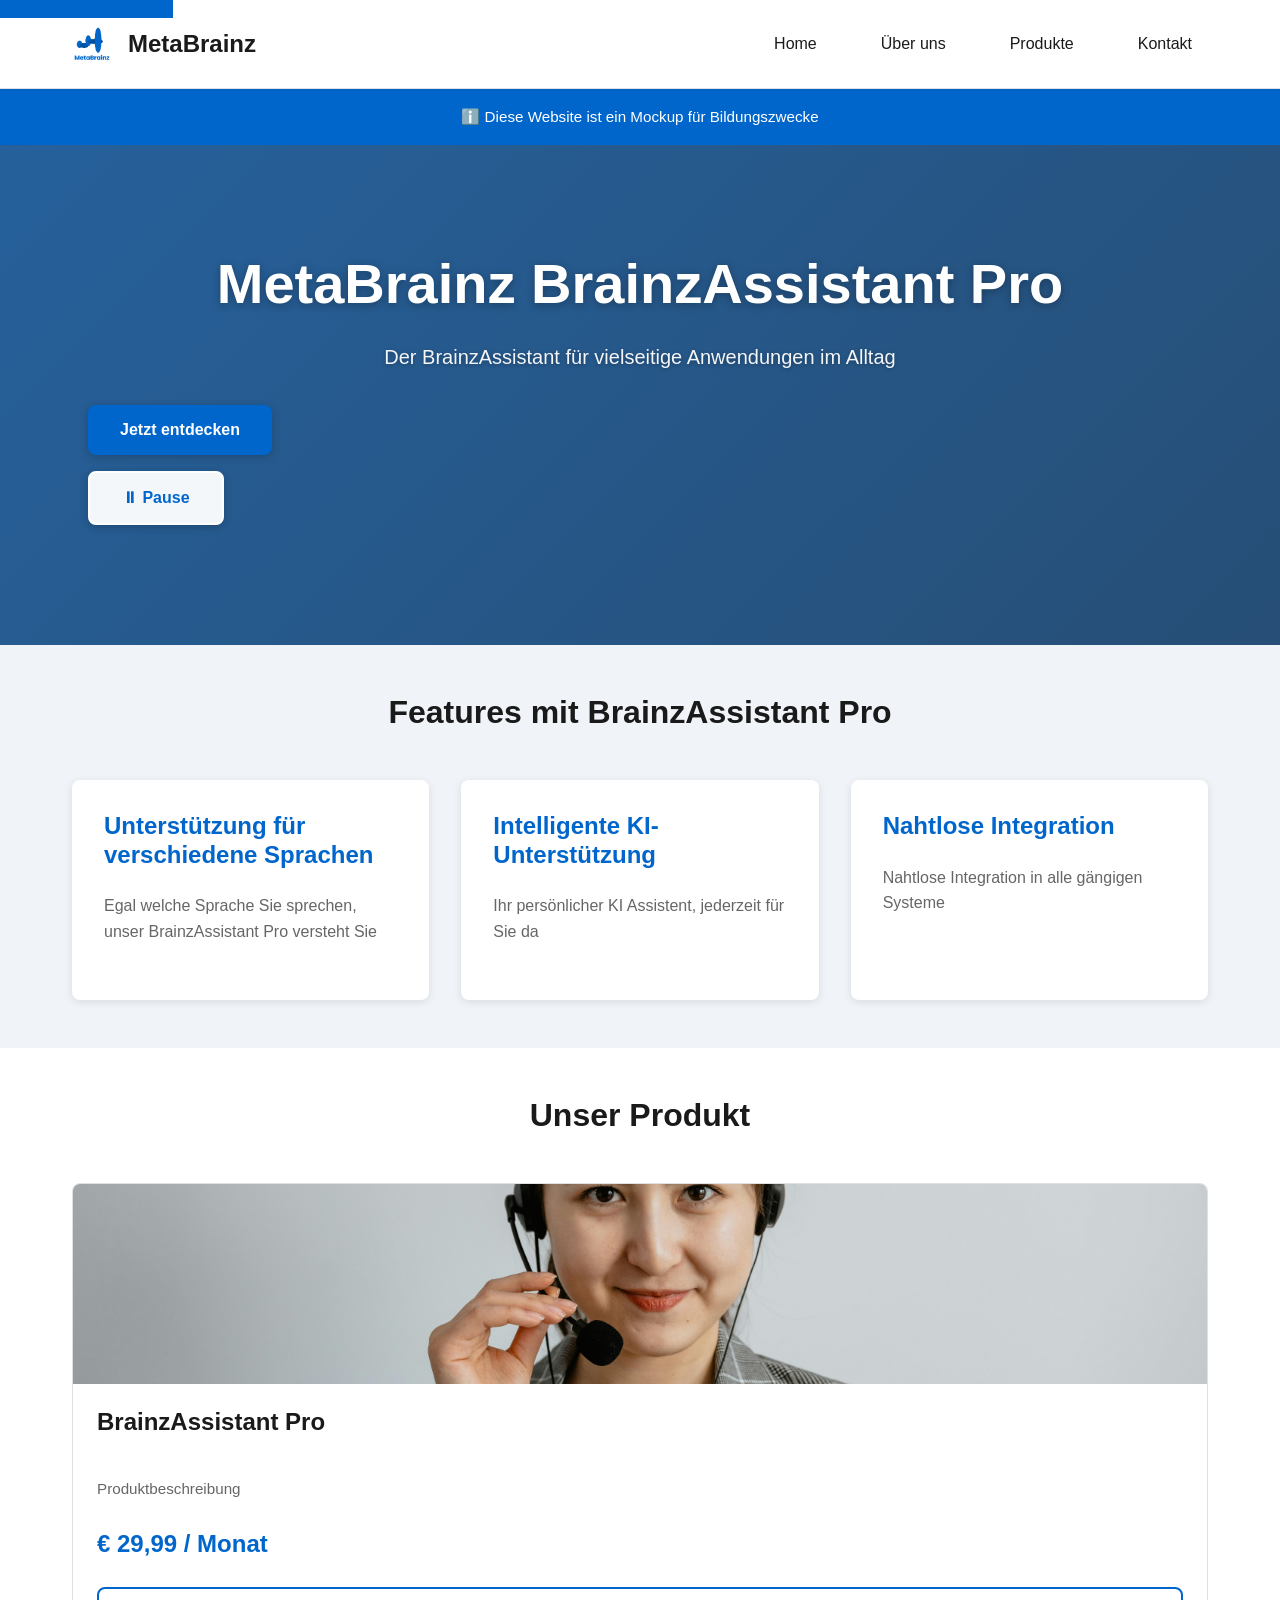
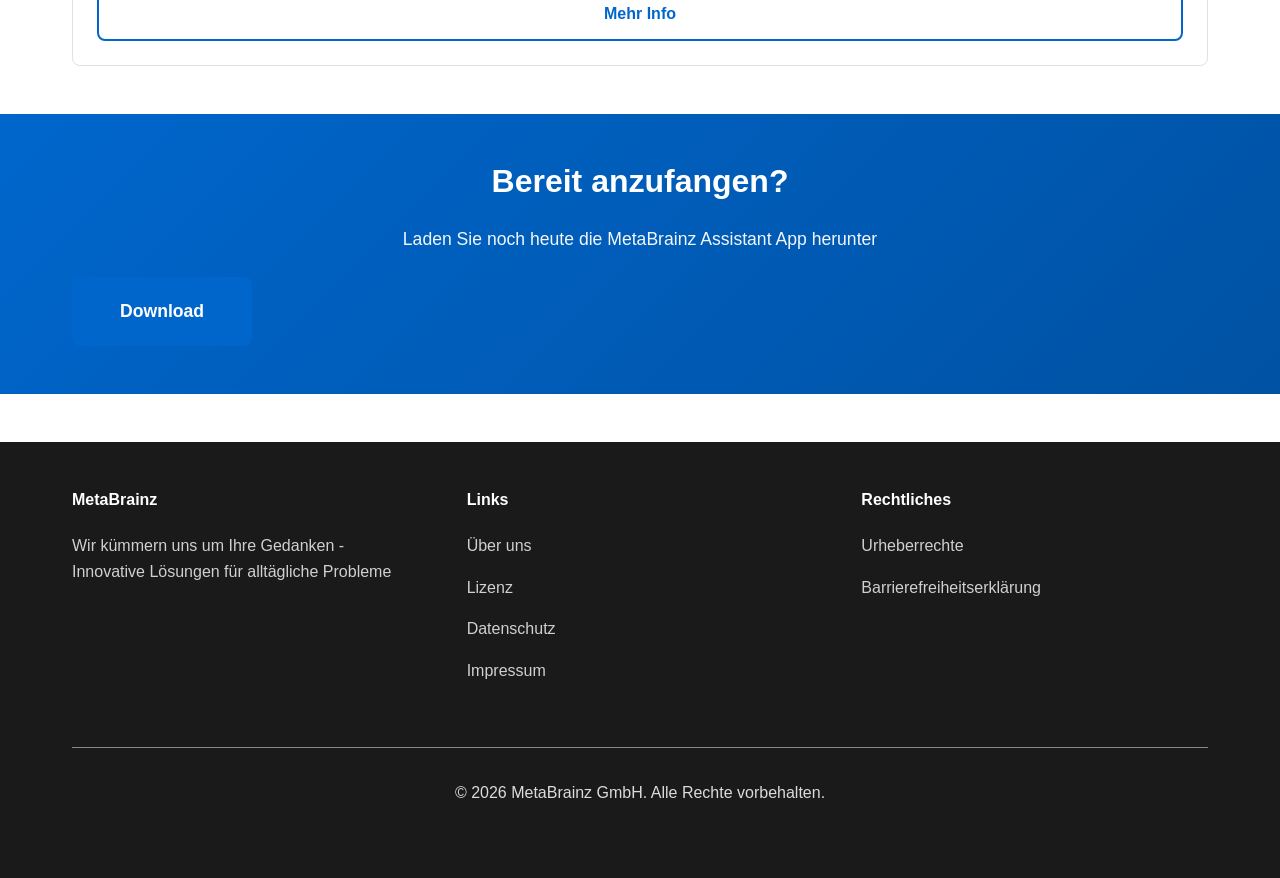
==== commit e35038bf: "change video overlay opacity and color, add complete imprint, add privacy and data collection statem" ====
--- a/index.html
+++ b/index.html
@@ -40,25 +40,25 @@
 
     <!-- Hero Section -->
     <section class="hero" aria-label="Willkommen">
-    <!-- Das Hintergrundvideo -->
-    <video autoplay loop muted playsinline aria-hidden="true" class="hero-video" id="heroVideo">
-        <source src="assets/video-assistant.mp4" type="video/mp4">
-        Dein Browser unterstützt keine HTML5-Videos.
-    </video>
+        <!-- Das Hintergrundvideo -->
+        <video autoplay loop muted playsinline aria-hidden="true" class="hero-video" id="heroVideo">
+            <source src="assets/video-assistant.mp4" type="video/mp4">
+            Dein Browser unterstützt keine HTML5-Videos.
+        </video>
 
-    <div class="hero-overlay"></div>
+        <div class="hero-overlay"></div>
 
-    <div class="container hero-content">
-        <h1>MetaBrainz BrainzAssistant Pro</h1>
-        <p class="hero-subtitle">Der BrainzAssistant für vielseitige Anwendungen im Alltag</p>
-        
-        <button class="btn btn-primary" onclick="scrollToProducts()">Jetzt entdecken</button>
-        
-        <button class="btn btn-secondary" onclick="toggleVideo()" id="videoPauseBtn" aria-label="Hintergrundvideo pausieren">
-            ⏸ Pause
-        </button>
-    </div>
-</section>
+        <div class="container hero-content">
+            <h1>MetaBrainz BrainzAssistant Pro</h1>
+            <p class="hero-subtitle">Der BrainzAssistant für vielseitige Anwendungen im Alltag</p>
+            
+            <button class="btn btn-primary" onclick="scrollToProducts()">Jetzt entdecken</button>
+            
+            <button class="btn btn-secondary" onclick="toggleVideo()" id="videoPauseBtn" aria-label="Hintergrundvideo pausieren">
+                ⏸ Pause
+            </button>
+        </div>
+    </section>
 
     <!-- Main Content -->
     <main id="main-content">
--- a/css/styles.css
+++ b/css/styles.css
@@ -252,8 +252,8 @@
     height: 100%;
     background: linear-gradient(
         135deg,
-        rgba(0, 102, 204, 0.7),
-        rgba(0, 82, 163, 0.7)
+        rgba(0, 69, 138, 0.85),
+        rgba(0, 47, 94, 0.85)
     );
     z-index: 2;
 }
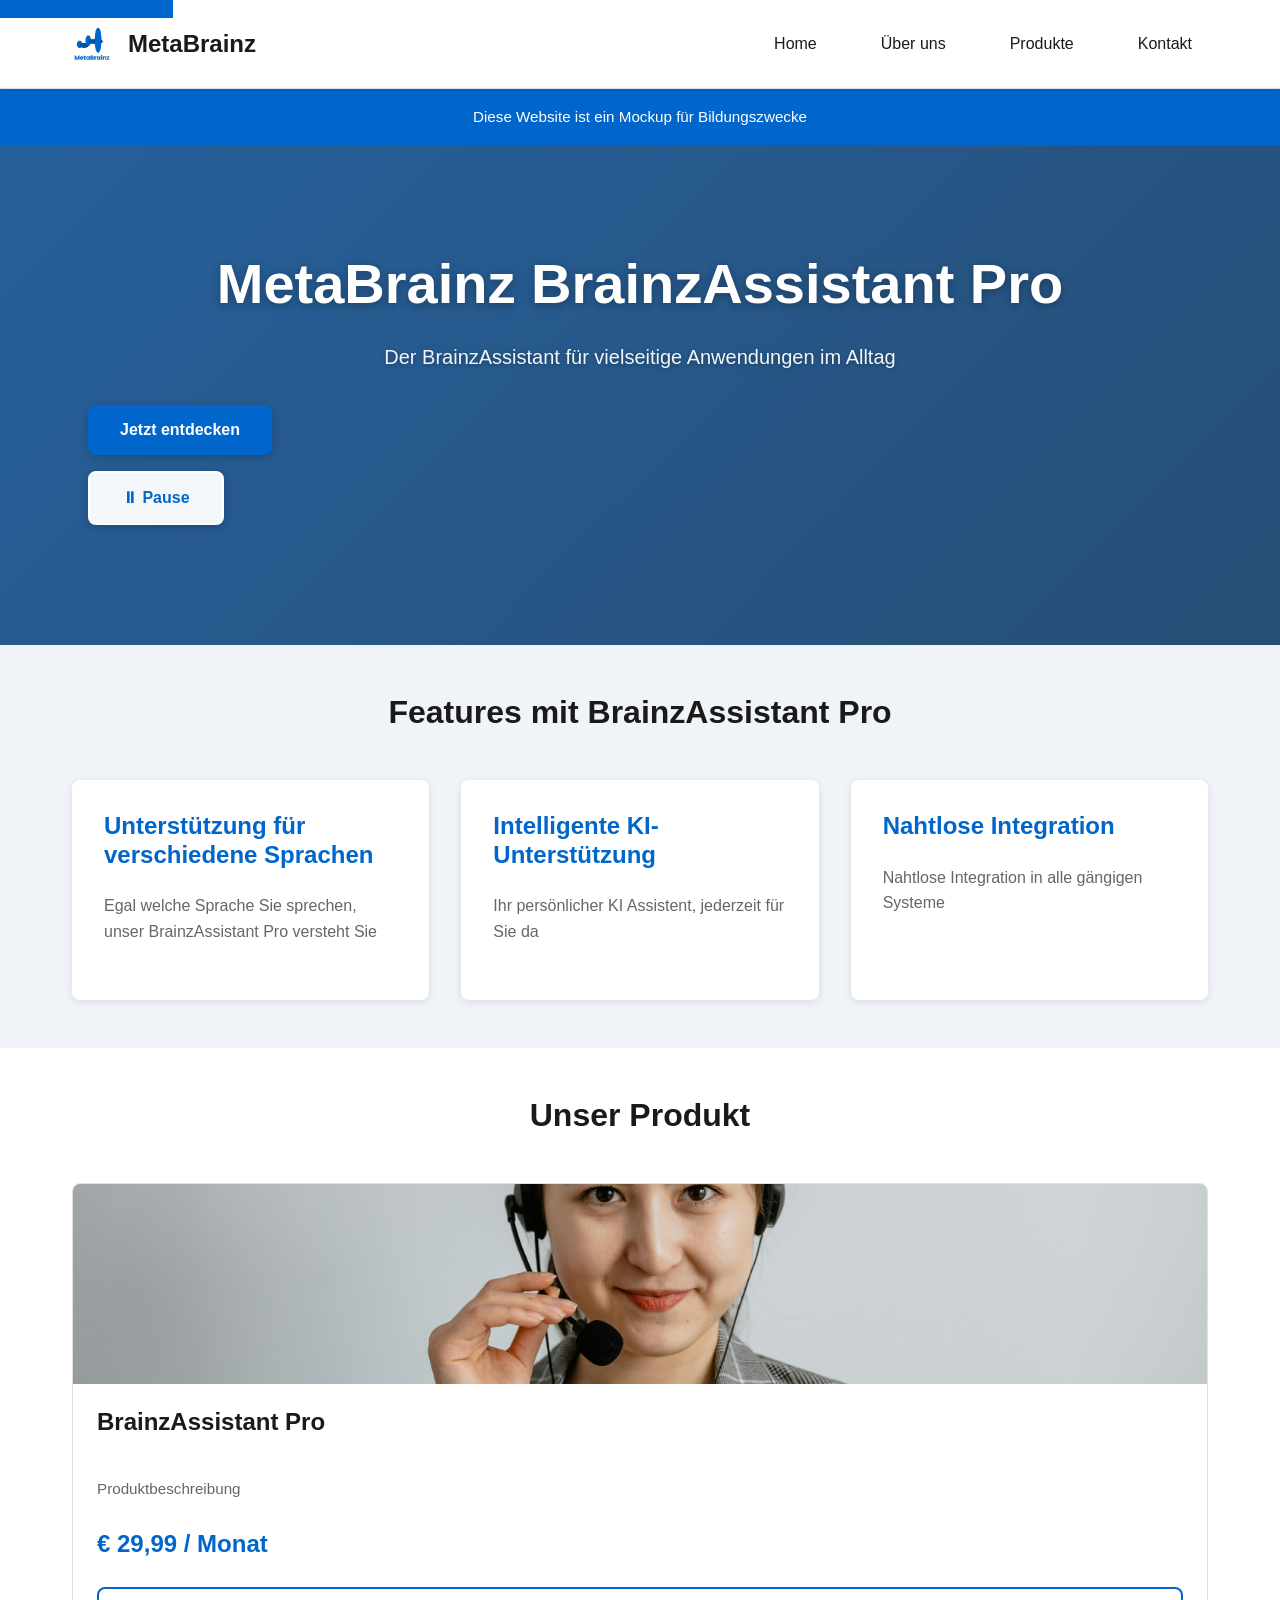
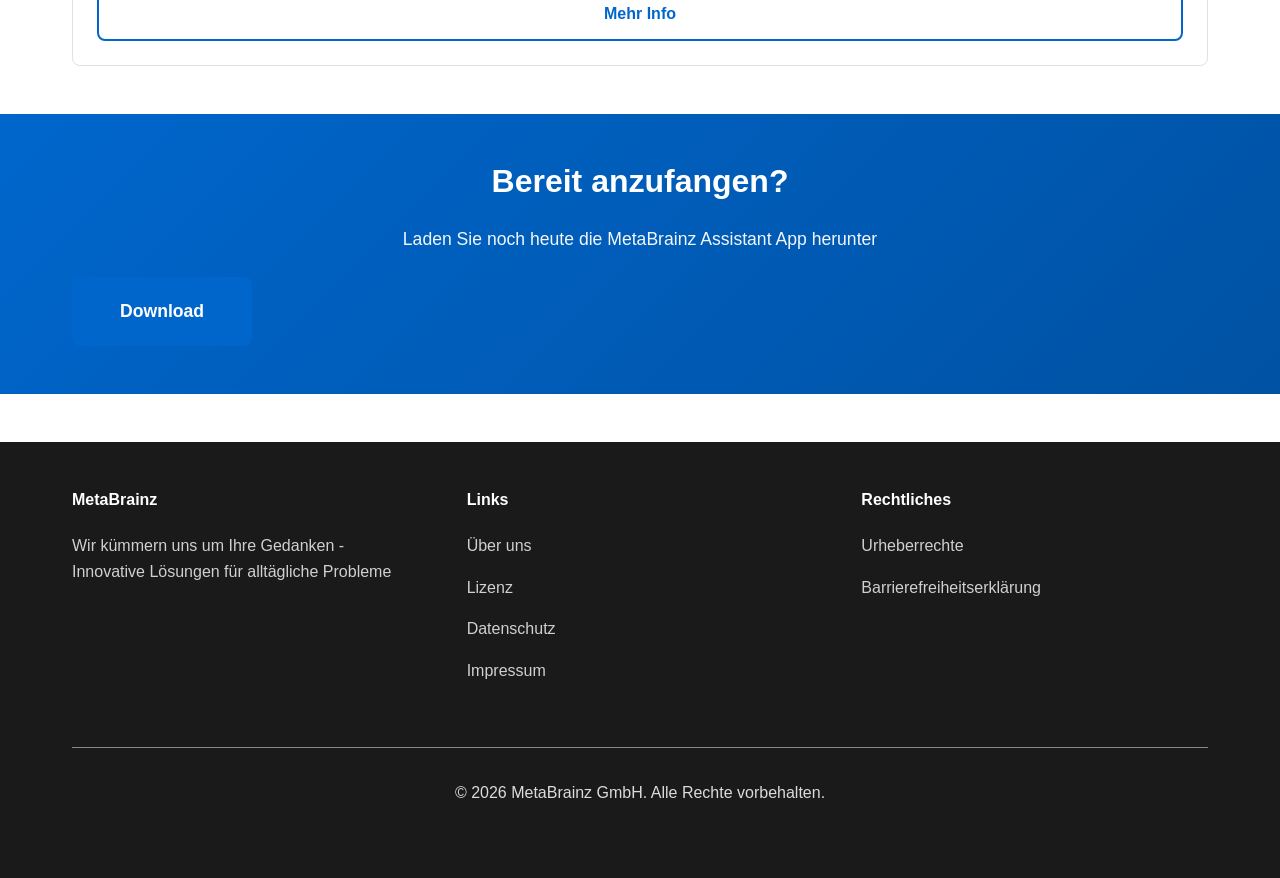
==== commit 8ffabd3b: "change mockup banner" ====
--- a/index.html
+++ b/index.html
@@ -35,7 +35,7 @@
 
     <!-- Mockup Banner -->
     <div class="mockup-banner">
-        ℹ️ Diese Website ist ein Mockup für Bildungszwecke
+        Diese Website ist ein Mockup für Bildungszwecke
     </div>
 
     <!-- Hero Section -->
